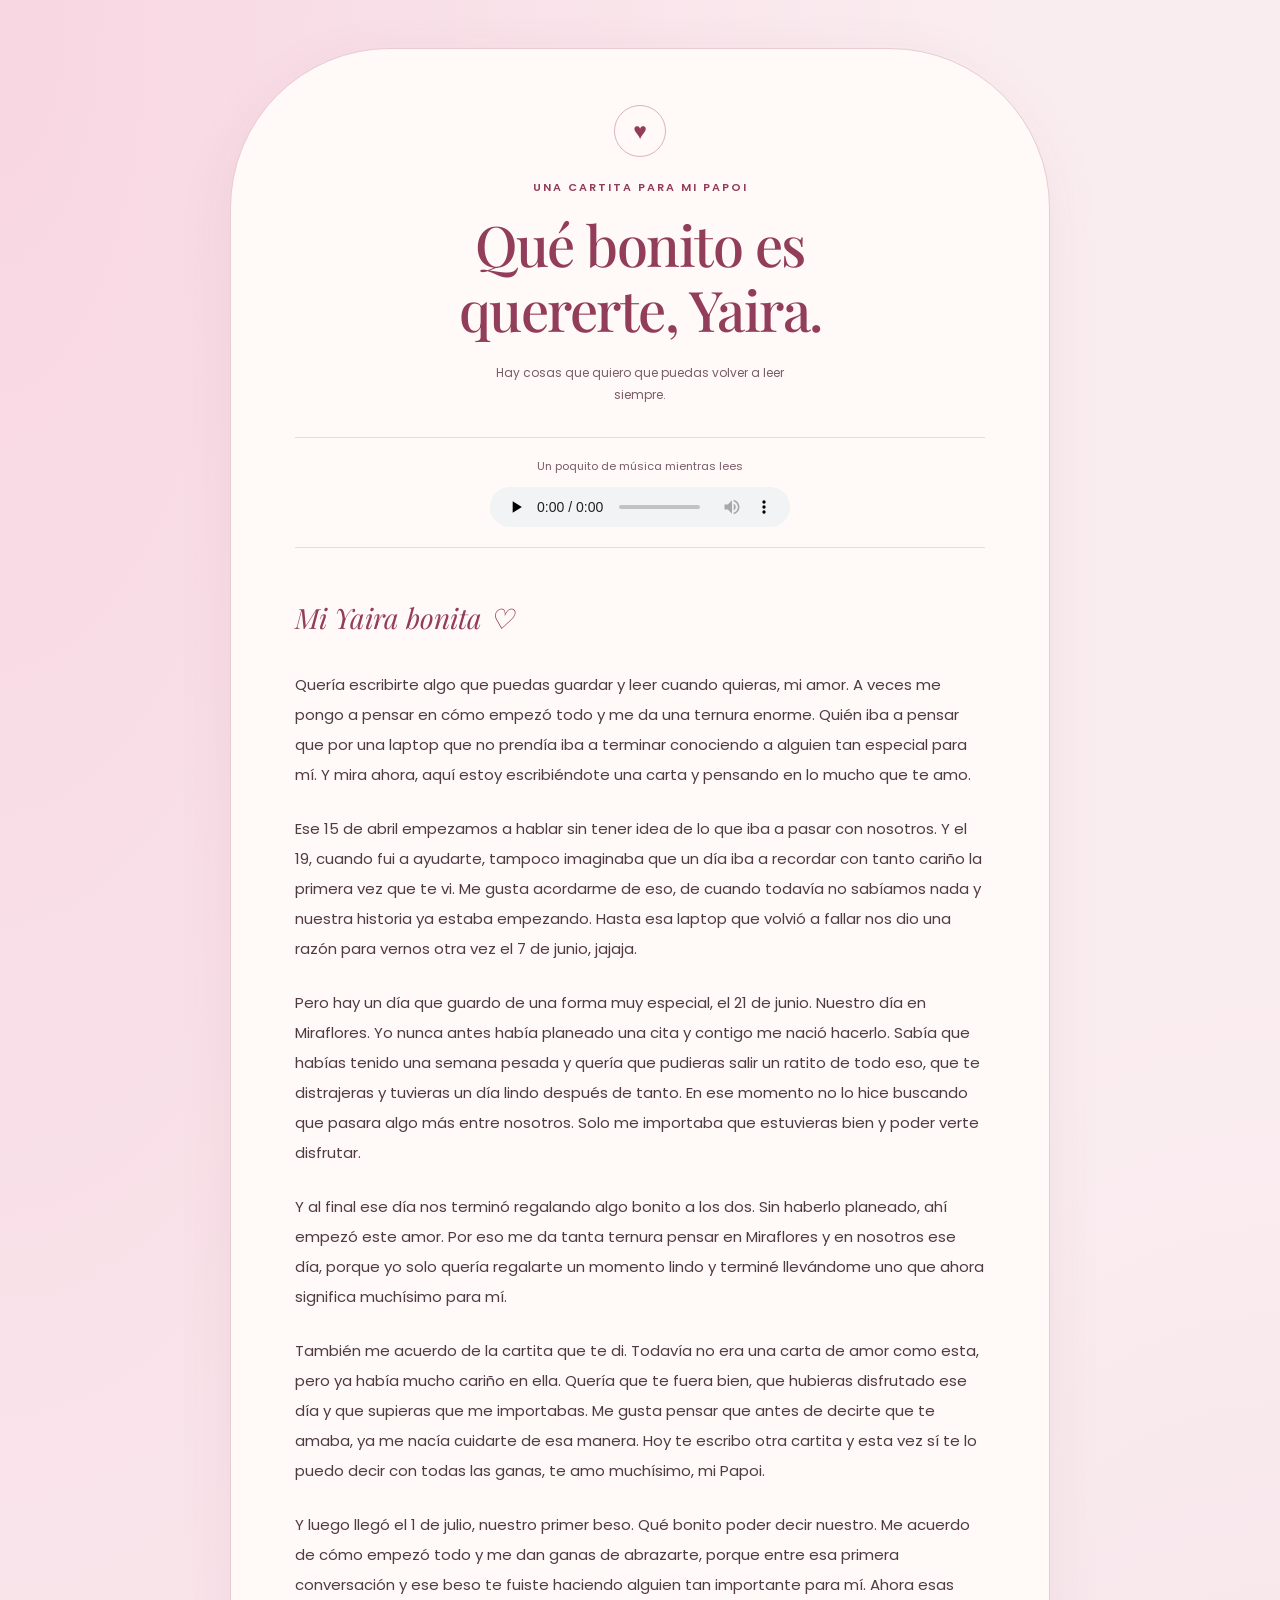
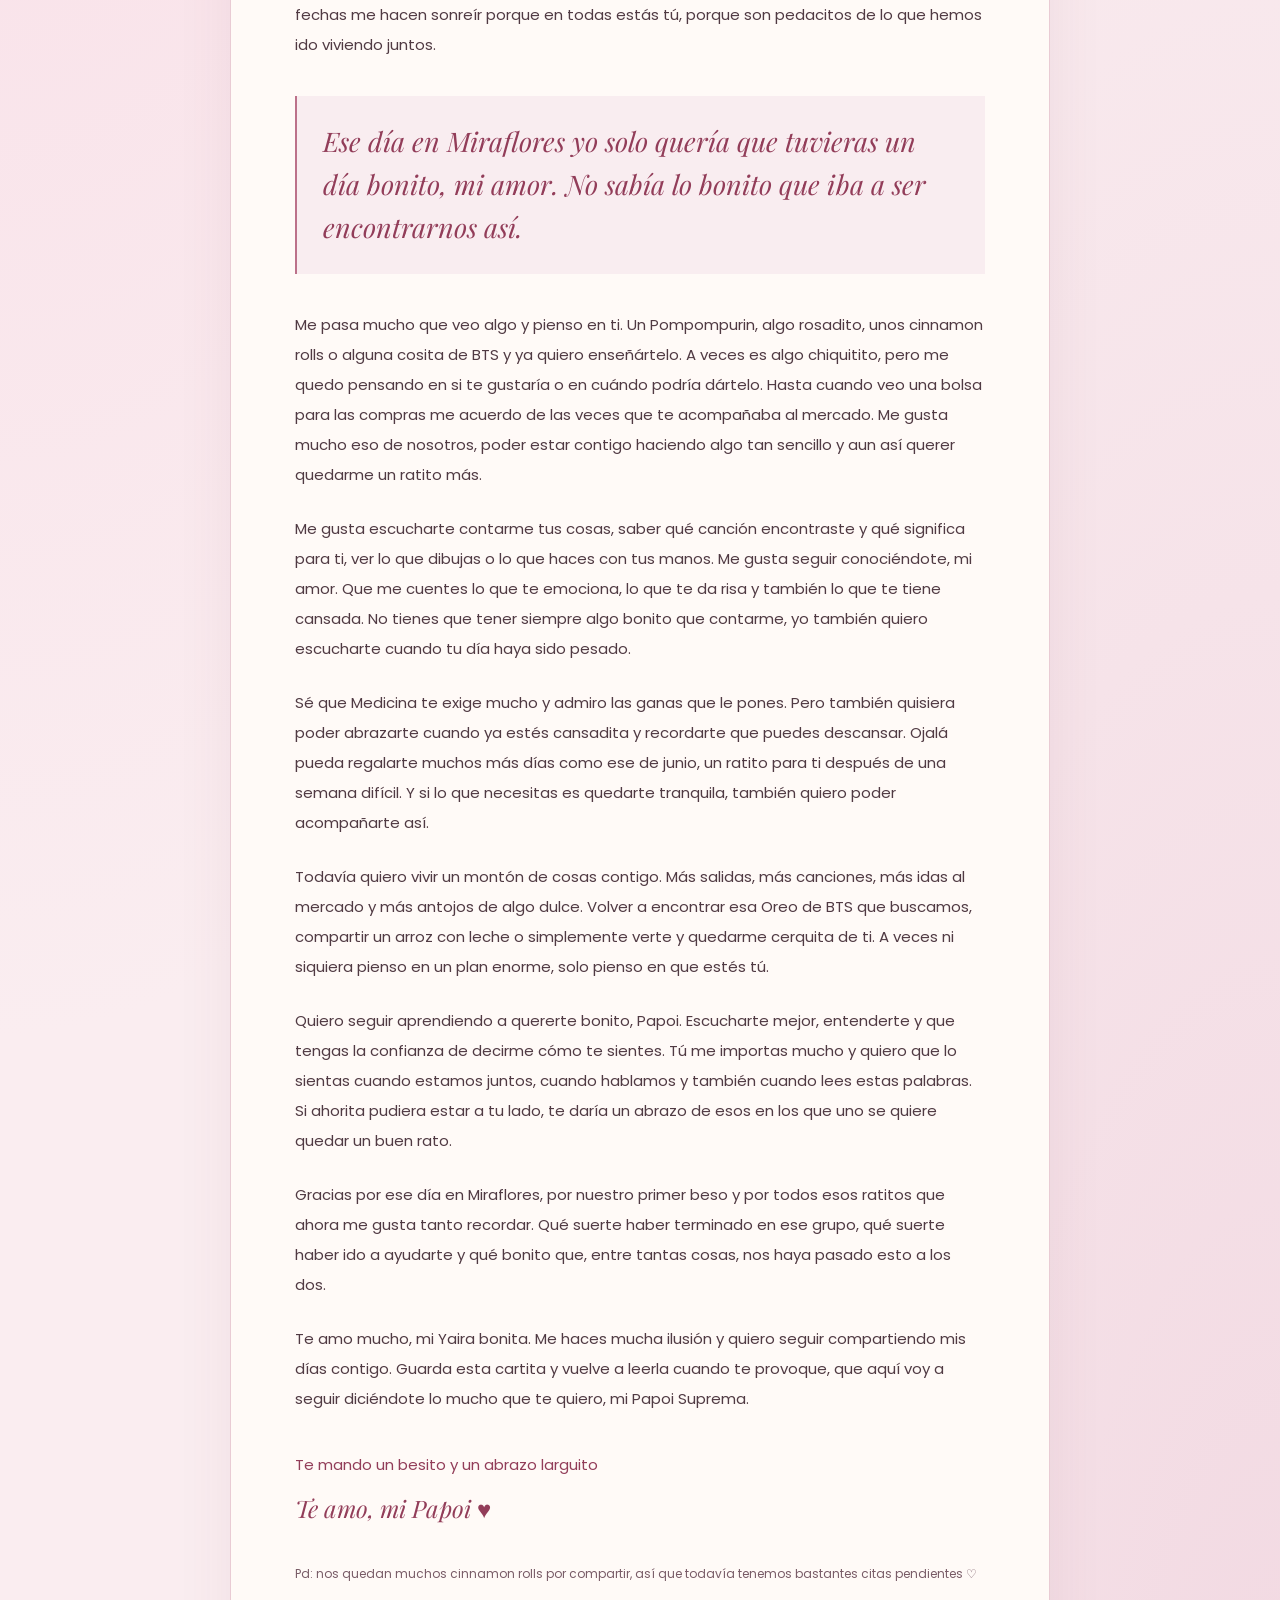
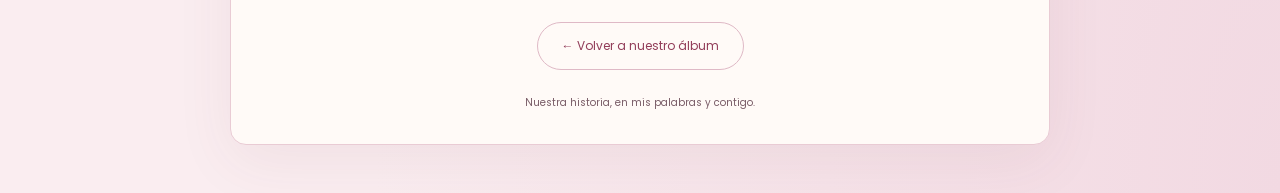
==== pagina2.html @ 09fd07ea "mi primer commit" ====
<!DOCTYPE html>
<html lang="es">
<head>
    <meta charset="UTF-8">
    <meta name="viewport" content="width=device-width, initial-scale=1.0">
    <meta name="theme-color" content="#faedf0">
    <title>Para Yaira, con todo mi amor</title>
    <link href="https://fonts.googleapis.com/css2?family=Poppins:wght@400;500;600&family=Playfair+Display:ital,wght@0,500;0,700;1,500&display=swap" rel="stylesheet">
    <link rel="stylesheet" href="estilos2.css">
    <link rel="icon" type="image/x-icon" href="img2.ico">
</head>
<body>
    <main class="letter-container">
        <header class="letter-header">
            <span class="heart-seal" aria-hidden="true">♥</span>
            <p class="eyebrow">Una cartita para mi Papoi</p>
            <h1>Qué bonito es<br>quererte, Yaira.</h1>
            <p class="subtitle">Hay cosas que quiero que puedas volver a leer siempre.</p>
        </header>
        <section class="music" aria-label="Música para acompañar la carta">
            <label for="letter-music">Un poquito de música mientras lees</label>
            <audio id="letter-music" controls loop preload="none" src="musica/musica.mp3">
                Tu navegador no permite reproducir audio. <a href="musica/musica.mp3">Escuchar la música</a>.
            </audio>
        </section>
        <article class="letter-content" aria-label="Carta de amor para Yaira">
            <p class="salutation">Mi Yaira bonita ♡</p>
            <p>Quería escribirte algo que puedas guardar y leer cuando quieras, mi amor. A veces me pongo a pensar en cómo empezó todo y me da una ternura enorme. Quién iba a pensar que por una laptop que no prendía iba a terminar conociendo a alguien tan especial para mí. Y mira ahora, aquí estoy escribiéndote una carta y pensando en lo mucho que te amo.</p>
            <p>Ese 15 de abril empezamos a hablar sin tener idea de lo que iba a pasar con nosotros. Y el 19, cuando fui a ayudarte, tampoco imaginaba que un día iba a recordar con tanto cariño la primera vez que te vi. Me gusta acordarme de eso, de cuando todavía no sabíamos nada y nuestra historia ya estaba empezando. Hasta esa laptop que volvió a fallar nos dio una razón para vernos otra vez el 7 de junio, jajaja.</p>
            <p>Pero hay un día que guardo de una forma muy especial, el 21 de junio. Nuestro día en Miraflores. Yo nunca antes había planeado una cita y contigo me nació hacerlo. Sabía que habías tenido una semana pesada y quería que pudieras salir un ratito de todo eso, que te distrajeras y tuvieras un día lindo después de tanto. En ese momento no lo hice buscando que pasara algo más entre nosotros. Solo me importaba que estuvieras bien y poder verte disfrutar.</p>
            <p>Y al final ese día nos terminó regalando algo bonito a los dos. Sin haberlo planeado, ahí empezó este amor. Por eso me da tanta ternura pensar en Miraflores y en nosotros ese día, porque yo solo quería regalarte un momento lindo y terminé llevándome uno que ahora significa muchísimo para mí.</p>
            <p>También me acuerdo de la cartita que te di. Todavía no era una carta de amor como esta, pero ya había mucho cariño en ella. Quería que te fuera bien, que hubieras disfrutado ese día y que supieras que me importabas. Me gusta pensar que antes de decirte que te amaba, ya me nacía cuidarte de esa manera. Hoy te escribo otra cartita y esta vez sí te lo puedo decir con todas las ganas, te amo muchísimo, mi Papoi.</p>
            <p>Y luego llegó el 1 de julio, nuestro primer beso. Qué bonito poder decir nuestro. Me acuerdo de cómo empezó todo y me dan ganas de abrazarte, porque entre esa primera conversación y ese beso te fuiste haciendo alguien tan importante para mí. Ahora esas fechas me hacen sonreír porque en todas estás tú, porque son pedacitos de lo que hemos ido viviendo juntos.</p>
            <blockquote>Ese día en Miraflores yo solo quería que tuvieras un día bonito, mi amor. No sabía lo bonito que iba a ser encontrarnos así.</blockquote>
            <p>Me pasa mucho que veo algo y pienso en ti. Un Pompompurin, algo rosadito, unos cinnamon rolls o alguna cosita de BTS y ya quiero enseñártelo. A veces es algo chiquitito, pero me quedo pensando en si te gustaría o en cuándo podría dártelo. Hasta cuando veo una bolsa para las compras me acuerdo de las veces que te acompañaba al mercado. Me gusta mucho eso de nosotros, poder estar contigo haciendo algo tan sencillo y aun así querer quedarme un ratito más.</p>
            <p>Me gusta escucharte contarme tus cosas, saber qué canción encontraste y qué significa para ti, ver lo que dibujas o lo que haces con tus manos. Me gusta seguir conociéndote, mi amor. Que me cuentes lo que te emociona, lo que te da risa y también lo que te tiene cansada. No tienes que tener siempre algo bonito que contarme, yo también quiero escucharte cuando tu día haya sido pesado.</p>
            <p>Sé que Medicina te exige mucho y admiro las ganas que le pones. Pero también quisiera poder abrazarte cuando ya estés cansadita y recordarte que puedes descansar. Ojalá pueda regalarte muchos más días como ese de junio, un ratito para ti después de una semana difícil. Y si lo que necesitas es quedarte tranquila, también quiero poder acompañarte así.</p>
            <p>Todavía quiero vivir un montón de cosas contigo. Más salidas, más canciones, más idas al mercado y más antojos de algo dulce. Volver a encontrar esa Oreo de BTS que buscamos, compartir un arroz con leche o simplemente verte y quedarme cerquita de ti. A veces ni siquiera pienso en un plan enorme, solo pienso en que estés tú.</p>
            <p>Quiero seguir aprendiendo a quererte bonito, Papoi. Escucharte mejor, entenderte y que tengas la confianza de decirme cómo te sientes. Tú me importas mucho y quiero que lo sientas cuando estamos juntos, cuando hablamos y también cuando lees estas palabras. Si ahorita pudiera estar a tu lado, te daría un abrazo de esos en los que uno se quiere quedar un buen rato.</p>
            <p>Gracias por ese día en Miraflores, por nuestro primer beso y por todos esos ratitos que ahora me gusta tanto recordar. Qué suerte haber terminado en ese grupo, qué suerte haber ido a ayudarte y qué bonito que, entre tantas cosas, nos haya pasado esto a los dos.</p>
            <p>Te amo mucho, mi Yaira bonita. Me haces mucha ilusión y quiero seguir compartiendo mis días contigo. Guarda esta cartita y vuelve a leerla cuando te provoque, que aquí voy a seguir diciéndote lo mucho que te quiero, mi Papoi Suprema.</p>
            <footer class="signature">
                <p>Te mando un besito y un abrazo larguito</p>
                <p class="signature-line">Te amo, mi Papoi <span aria-hidden="true">♥</span></p>
            </footer>
            <p class="postscript">Pd: nos quedan muchos cinnamon rolls por compartir, así que todavía tenemos bastantes citas pendientes ♡</p>
        </article>
        <nav class="button-container" aria-label="Volver a los recuerdos">
            <a href="index.html" class="back-button"><span aria-hidden="true">←</span> Volver a nuestro álbum</a>
        </nav>
        <p class="closing-note">Nuestra historia, en mis palabras y contigo.</p>
    </main>
</body>
</html>
---- estilos2.css ----
:root {
    color-scheme: light;
    --ink: #503a43;
    --rose: #923d59;
    --muted: #795c67;
}
* { box-sizing: border-box; }
body {
    margin: 0;
    padding: 48px 20px;
    color: var(--ink);
    background: radial-gradient(ellipse at top left, #f8d6e2, transparent 55%), radial-gradient(ellipse at bottom right, #f2d9e2, transparent 50%), #faedf0;
    font-family: 'Poppins', sans-serif;
}
.letter-container {
    max-width: 820px;
    margin: 0 auto;
    padding: 56px 64px 32px;
    border: 1px solid #e9cbd4;
    border-radius: 160px 160px 16px 16px;
    background: #fffaf7;
    box-shadow: 0 16px 60px #74324b12;
}
.letter-header { text-align: center; }
.heart-seal {
    display: inline-grid;
    place-items: center;
    width: 52px;
    height: 52px;
    border: 1px solid #deb2c1;
    border-radius: 50%;
    color: var(--rose);
    font-size: 23px;
}
.eyebrow {
    margin: 22px 0 16px;
    color: var(--rose);
    font-size: 11px;
    font-weight: 600;
    letter-spacing: 2px;
    text-transform: uppercase;
}
h1 {
    margin: 0;
    color: var(--rose);
    font-family: 'Playfair Display', Georgia, serif;
    font-size: clamp(36px, 6vw, 56px);
    font-weight: 500;
    line-height: 1.16;
    letter-spacing: -1.5px;
}
.subtitle, .closing-note { color: var(--muted); font-size: 12px; line-height: 1.8; }
.subtitle { max-width: 300px; margin: 20px auto 0; }
.music {
    display: grid;
    justify-items: center;
    gap: 12px;
    margin: 32px 0 42px;
    padding: 20px 12px;
    border-top: 1px solid #ecd9df;
    border-bottom: 1px solid #ecd9df;
}
.music label { font-size: 11px; color: var(--muted); text-align: center; }
audio { width: 100%; max-width: 300px; height: 40px; }
.letter-content { font-size: 15px; line-height: 2; overflow-wrap: break-word; }
.letter-content p { margin: 0 0 24px; }
.letter-content .salutation {
    color: var(--rose);
    font-family: 'Playfair Display', Georgia, serif;
    font-style: italic;
    font-size: 28px;
}
blockquote {
    margin: 36px 0;
    padding: 24px 26px;
    border-left: 2px solid #bc718a;
    background: #f9edf0;
    color: var(--rose);
    font-family: 'Playfair Display', Georgia, serif;
    font-size: clamp(22px, 4vw, 27px);
    font-style: italic;
    line-height: 1.6;
}
.signature { margin-top: 36px; color: var(--rose); }
.signature p { margin-bottom: 4px; }
.signature-line { font-family: 'Playfair Display', Georgia, serif; font-style: italic; font-size: 24px; }
.letter-content .postscript { margin-top: 30px; font-size: 12px; color: var(--muted); }
.button-container { margin-top: 36px; text-align: center; }
.back-button {
    display: inline-block;
    padding: 14px 24px;
    border: 1px solid #dfb9c6;
    border-radius: 999px;
    color: var(--rose);
    text-decoration: none;
    font-size: 12px;
    transition: background 150ms ease;
}
.back-button:hover { background: #f8e6ec; }
:focus-visible { outline: 3px solid var(--rose); outline-offset: 5px; }
.closing-note { margin: 24px 0 0; text-align: center; font-size: 10px; }
@media (max-width: 540px) {
    body { padding: 16px 10px; }
    .letter-container { padding: 38px 23px 26px; border-radius: 90px 90px 12px 12px; }
    .letter-content { font-size: 14px; line-height: 1.95; }
    blockquote { padding: 20px; }
}
@media (prefers-reduced-motion: reduce) {
    .back-button { transition: none; }
}
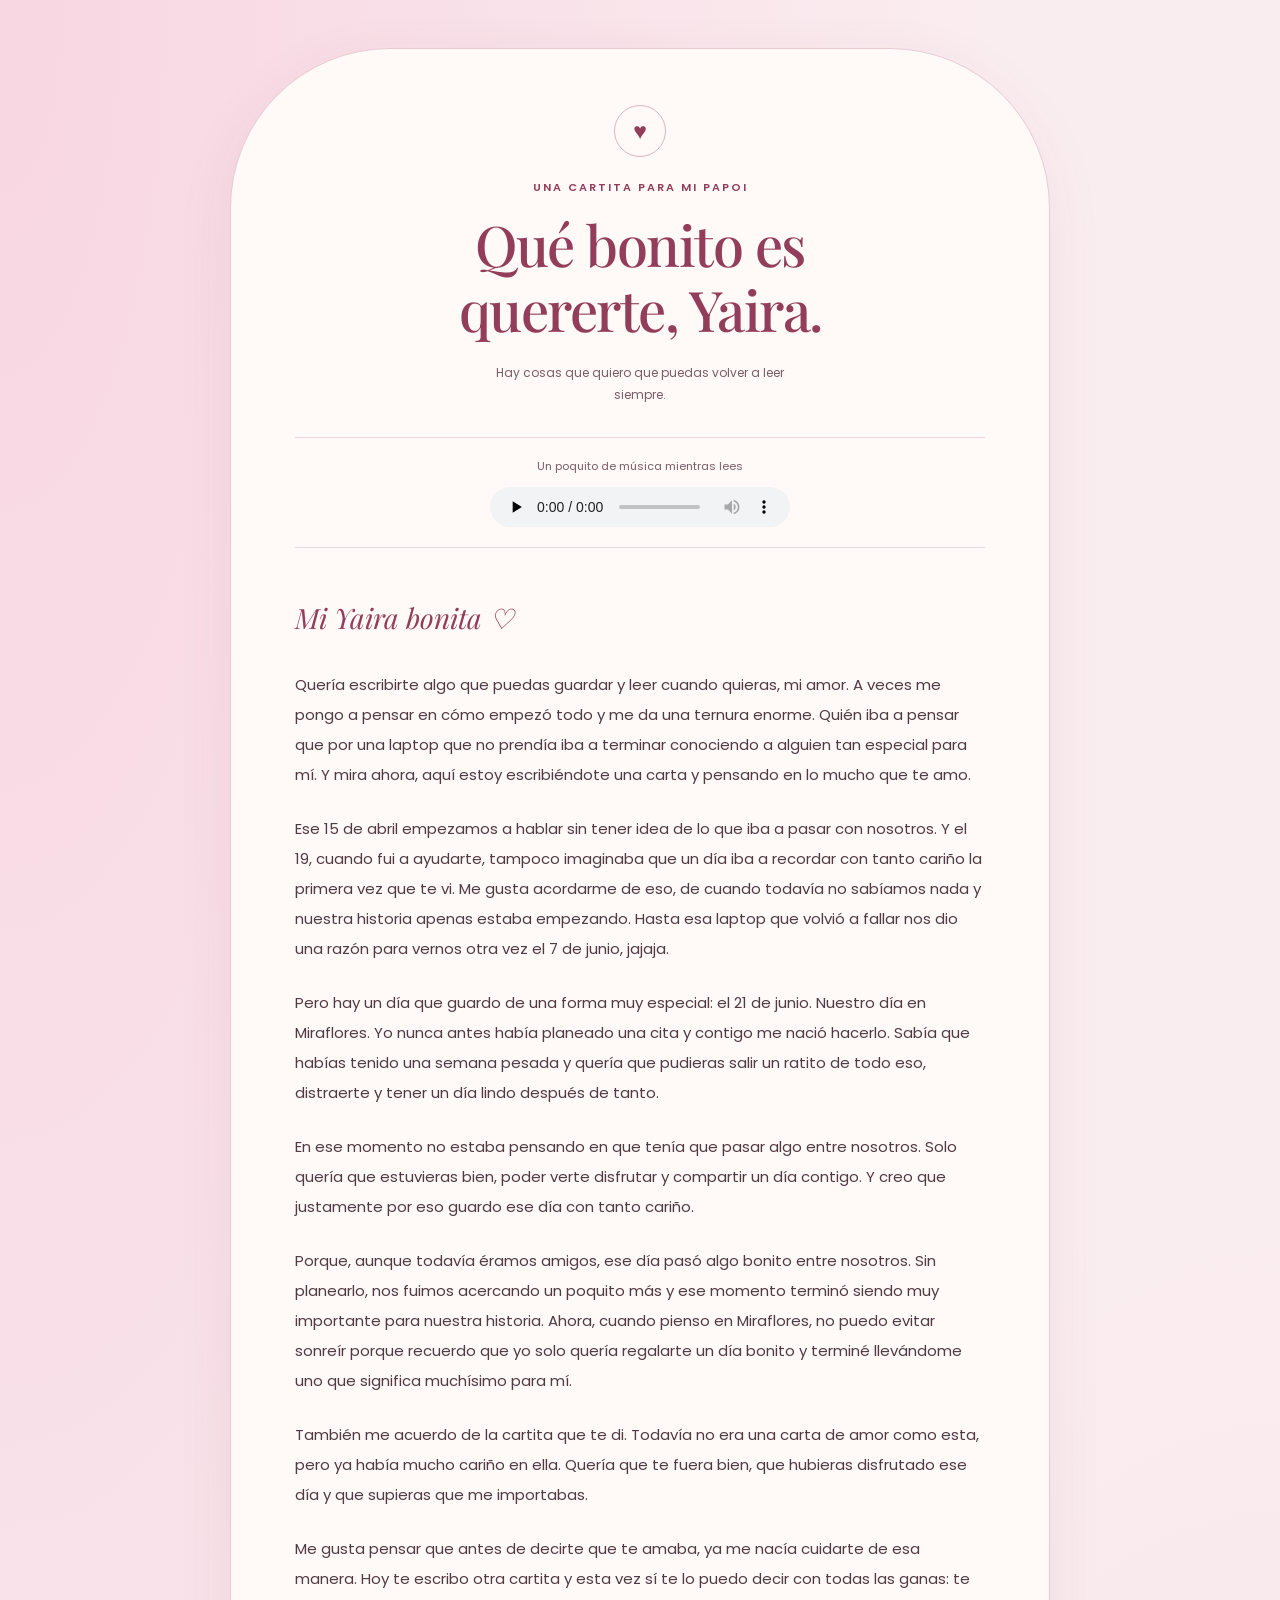
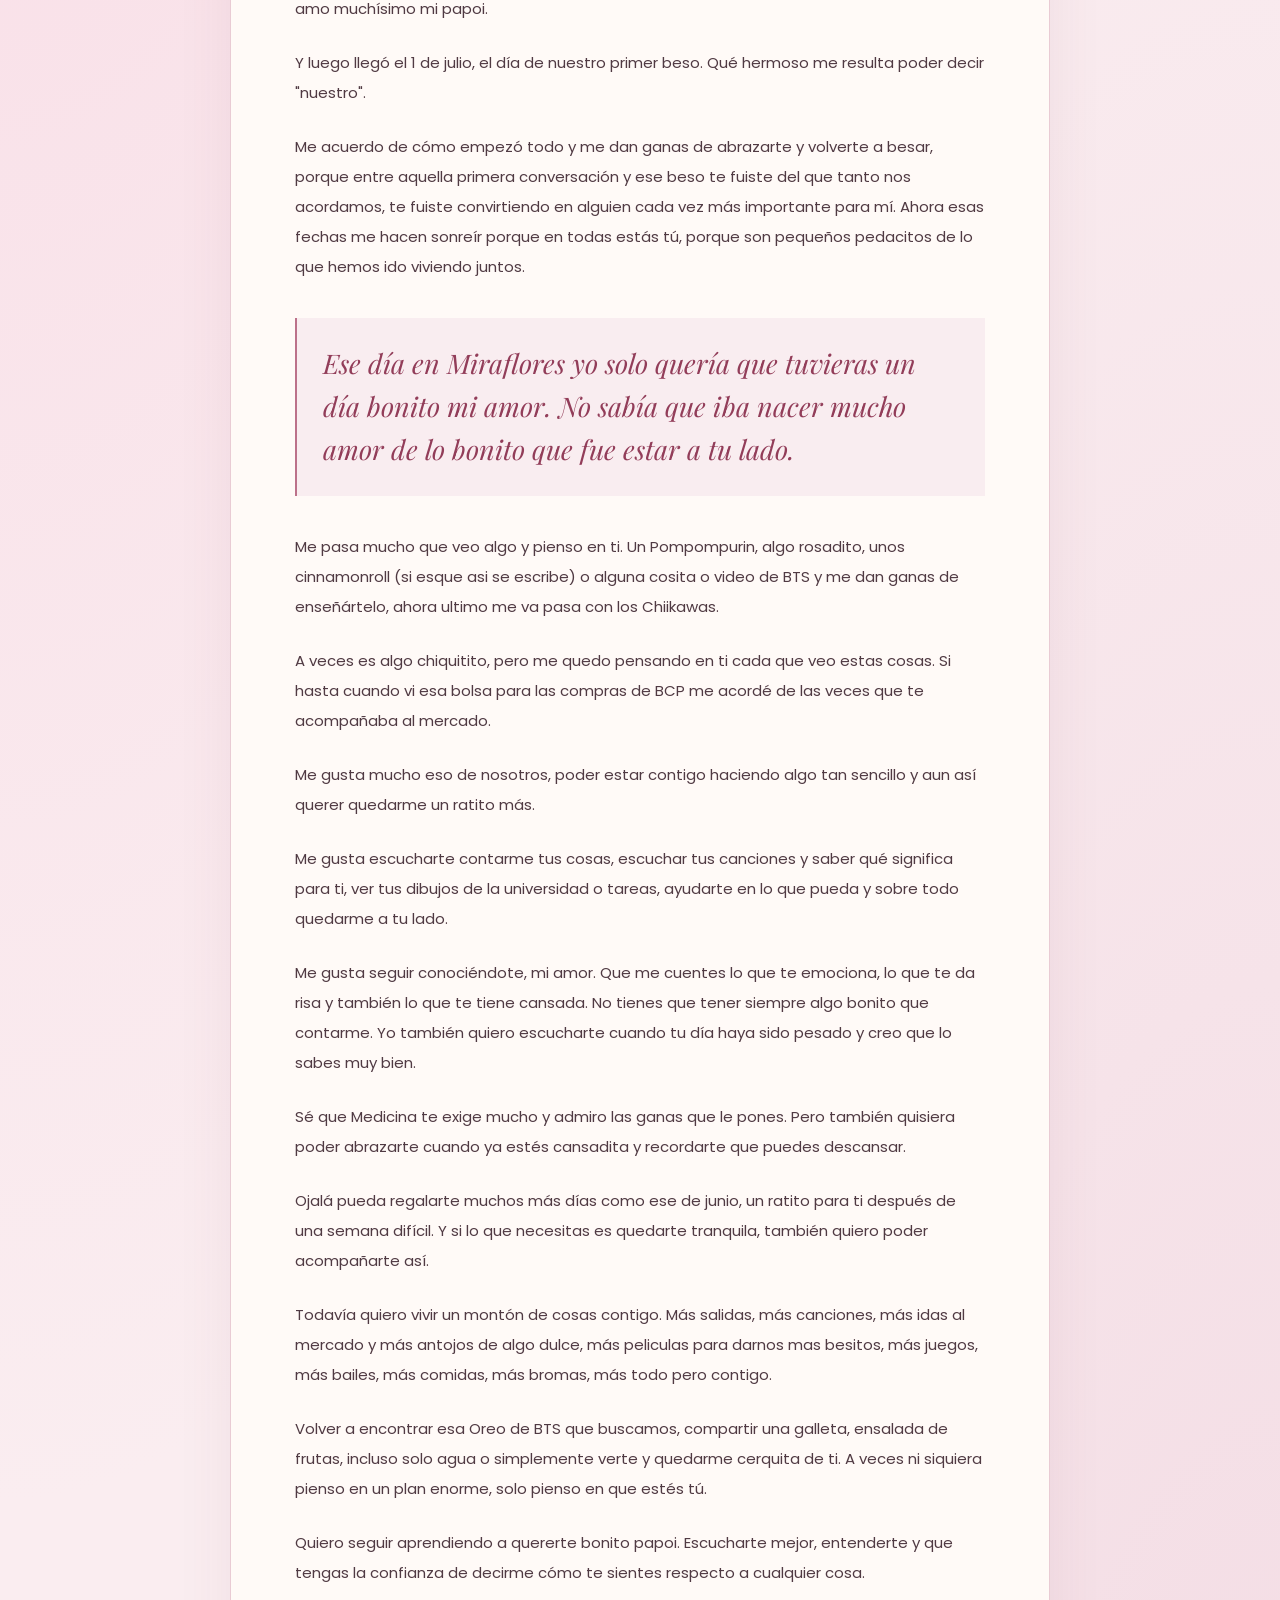
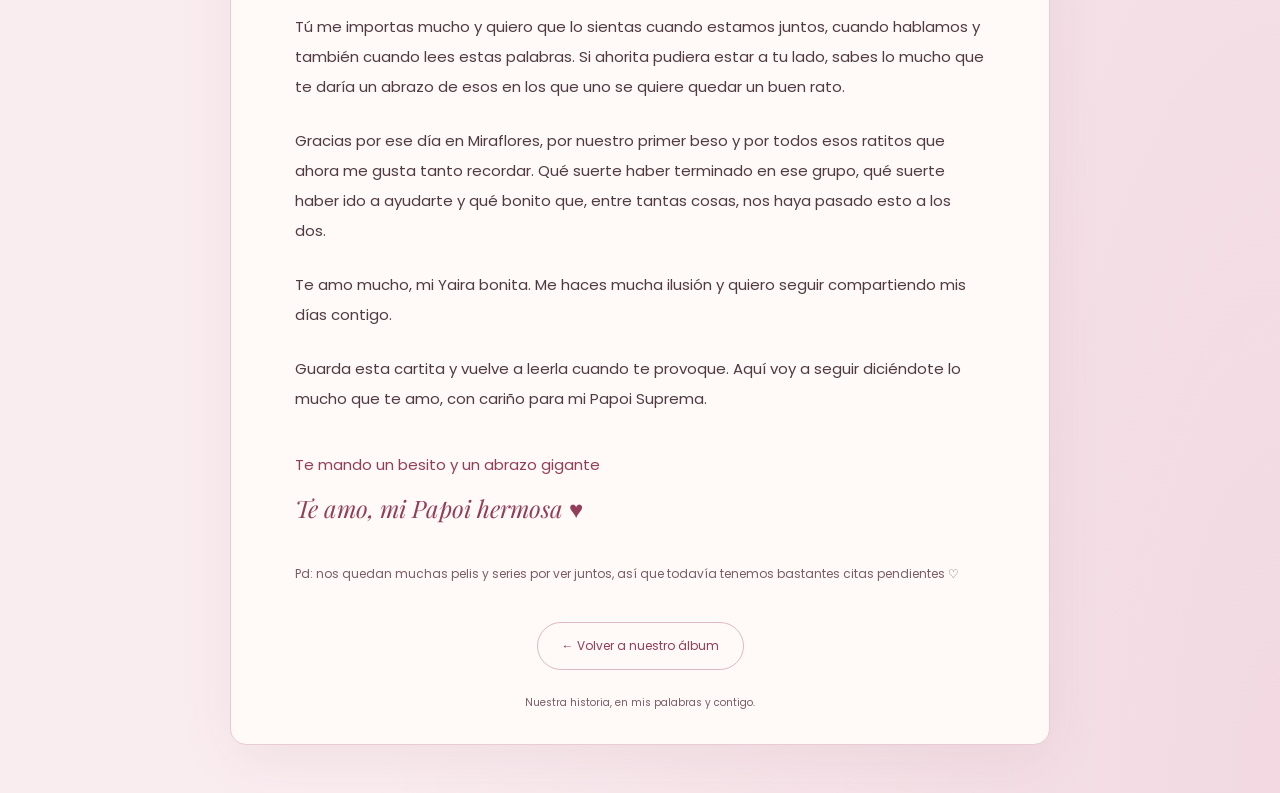
==== commit 50e87774: "tercer commit" ====
--- a/pagina2.html
+++ b/pagina2.html
@@ -1,55 +1,331 @@
 <!DOCTYPE html>
 <html lang="es">
+
 <head>
     <meta charset="UTF-8">
     <meta name="viewport" content="width=device-width, initial-scale=1.0">
+
     <meta name="theme-color" content="#faedf0">
+
     <title>Para Yaira, con todo mi amor</title>
-    <link href="https://fonts.googleapis.com/css2?family=Poppins:wght@400;500;600&family=Playfair+Display:ital,wght@0,500;0,700;1,500&display=swap" rel="stylesheet">
+
+    <link
+        href="https://fonts.googleapis.com/css2?family=Poppins:wght@400;500;600&family=Playfair+Display:ital,wght@0,500;0,700;1,500&display=swap"
+        rel="stylesheet"
+    >
+
     <link rel="stylesheet" href="estilos2.css">
     <link rel="icon" type="image/x-icon" href="img2.ico">
 </head>
+
+
 <body>
+
     <main class="letter-container">
+
+        <!-- ENCABEZADO -->
+
         <header class="letter-header">
-            <span class="heart-seal" aria-hidden="true">♥</span>
-            <p class="eyebrow">Una cartita para mi Papoi</p>
-            <h1>Qué bonito es<br>quererte, Yaira.</h1>
-            <p class="subtitle">Hay cosas que quiero que puedas volver a leer siempre.</p>
+
+            <span class="heart-seal" aria-hidden="true">
+                ♥
+            </span>
+
+            <p class="eyebrow">
+                Una cartita para mi Papoi
+            </p>
+
+            <h1>
+                Qué bonito es<br>
+                quererte, Yaira.
+            </h1>
+
+            <p class="subtitle">
+                Hay cosas que quiero que puedas volver a leer siempre.
+            </p>
+
         </header>
+
+
+        <!-- MÚSICA -->
+
         <section class="music" aria-label="Música para acompañar la carta">
-            <label for="letter-music">Un poquito de música mientras lees</label>
-            <audio id="letter-music" controls loop preload="none" src="musica/musica.mp3">
-                Tu navegador no permite reproducir audio. <a href="musica/musica.mp3">Escuchar la música</a>.
+
+            <label for="letter-music">
+                Un poquito de música mientras lees
+            </label>
+
+            <audio
+                id="letter-music"
+                controls
+                loop
+                preload="none"
+                src="musica/musica.mp3"
+            >
+                Tu navegador no permite reproducir audio.
+
+                <a href="musica/musica.mp3">
+                    Escuchar la música
+                </a>
             </audio>
+
         </section>
-        <article class="letter-content" aria-label="Carta de amor para Yaira">
-            <p class="salutation">Mi Yaira bonita ♡</p>
-            <p>Quería escribirte algo que puedas guardar y leer cuando quieras, mi amor. A veces me pongo a pensar en cómo empezó todo y me da una ternura enorme. Quién iba a pensar que por una laptop que no prendía iba a terminar conociendo a alguien tan especial para mí. Y mira ahora, aquí estoy escribiéndote una carta y pensando en lo mucho que te amo.</p>
-            <p>Ese 15 de abril empezamos a hablar sin tener idea de lo que iba a pasar con nosotros. Y el 19, cuando fui a ayudarte, tampoco imaginaba que un día iba a recordar con tanto cariño la primera vez que te vi. Me gusta acordarme de eso, de cuando todavía no sabíamos nada y nuestra historia ya estaba empezando. Hasta esa laptop que volvió a fallar nos dio una razón para vernos otra vez el 7 de junio, jajaja.</p>
-            <p>Pero hay un día que guardo de una forma muy especial, el 21 de junio. Nuestro día en Miraflores. Yo nunca antes había planeado una cita y contigo me nació hacerlo. Sabía que habías tenido una semana pesada y quería que pudieras salir un ratito de todo eso, que te distrajeras y tuvieras un día lindo después de tanto. En ese momento no lo hice buscando que pasara algo más entre nosotros. Solo me importaba que estuvieras bien y poder verte disfrutar.</p>
-            <p>Y al final ese día nos terminó regalando algo bonito a los dos. Sin haberlo planeado, ahí empezó este amor. Por eso me da tanta ternura pensar en Miraflores y en nosotros ese día, porque yo solo quería regalarte un momento lindo y terminé llevándome uno que ahora significa muchísimo para mí.</p>
-            <p>También me acuerdo de la cartita que te di. Todavía no era una carta de amor como esta, pero ya había mucho cariño en ella. Quería que te fuera bien, que hubieras disfrutado ese día y que supieras que me importabas. Me gusta pensar que antes de decirte que te amaba, ya me nacía cuidarte de esa manera. Hoy te escribo otra cartita y esta vez sí te lo puedo decir con todas las ganas, te amo muchísimo, mi Papoi.</p>
-            <p>Y luego llegó el 1 de julio, nuestro primer beso. Qué bonito poder decir nuestro. Me acuerdo de cómo empezó todo y me dan ganas de abrazarte, porque entre esa primera conversación y ese beso te fuiste haciendo alguien tan importante para mí. Ahora esas fechas me hacen sonreír porque en todas estás tú, porque son pedacitos de lo que hemos ido viviendo juntos.</p>
-            <blockquote>Ese día en Miraflores yo solo quería que tuvieras un día bonito, mi amor. No sabía lo bonito que iba a ser encontrarnos así.</blockquote>
-            <p>Me pasa mucho que veo algo y pienso en ti. Un Pompompurin, algo rosadito, unos cinnamon rolls o alguna cosita de BTS y ya quiero enseñártelo. A veces es algo chiquitito, pero me quedo pensando en si te gustaría o en cuándo podría dártelo. Hasta cuando veo una bolsa para las compras me acuerdo de las veces que te acompañaba al mercado. Me gusta mucho eso de nosotros, poder estar contigo haciendo algo tan sencillo y aun así querer quedarme un ratito más.</p>
-            <p>Me gusta escucharte contarme tus cosas, saber qué canción encontraste y qué significa para ti, ver lo que dibujas o lo que haces con tus manos. Me gusta seguir conociéndote, mi amor. Que me cuentes lo que te emociona, lo que te da risa y también lo que te tiene cansada. No tienes que tener siempre algo bonito que contarme, yo también quiero escucharte cuando tu día haya sido pesado.</p>
-            <p>Sé que Medicina te exige mucho y admiro las ganas que le pones. Pero también quisiera poder abrazarte cuando ya estés cansadita y recordarte que puedes descansar. Ojalá pueda regalarte muchos más días como ese de junio, un ratito para ti después de una semana difícil. Y si lo que necesitas es quedarte tranquila, también quiero poder acompañarte así.</p>
-            <p>Todavía quiero vivir un montón de cosas contigo. Más salidas, más canciones, más idas al mercado y más antojos de algo dulce. Volver a encontrar esa Oreo de BTS que buscamos, compartir un arroz con leche o simplemente verte y quedarme cerquita de ti. A veces ni siquiera pienso en un plan enorme, solo pienso en que estés tú.</p>
-            <p>Quiero seguir aprendiendo a quererte bonito, Papoi. Escucharte mejor, entenderte y que tengas la confianza de decirme cómo te sientes. Tú me importas mucho y quiero que lo sientas cuando estamos juntos, cuando hablamos y también cuando lees estas palabras. Si ahorita pudiera estar a tu lado, te daría un abrazo de esos en los que uno se quiere quedar un buen rato.</p>
-            <p>Gracias por ese día en Miraflores, por nuestro primer beso y por todos esos ratitos que ahora me gusta tanto recordar. Qué suerte haber terminado en ese grupo, qué suerte haber ido a ayudarte y qué bonito que, entre tantas cosas, nos haya pasado esto a los dos.</p>
-            <p>Te amo mucho, mi Yaira bonita. Me haces mucha ilusión y quiero seguir compartiendo mis días contigo. Guarda esta cartita y vuelve a leerla cuando te provoque, que aquí voy a seguir diciéndote lo mucho que te quiero, mi Papoi Suprema.</p>
+
+
+        <!-- CARTA -->
+
+        <article
+            class="letter-content"
+            aria-label="Carta de amor para Yaira"
+        >
+
+            <p class="salutation">
+                Mi Yaira bonita ♡
+            </p>
+
+
+            <p>
+                Quería escribirte algo que puedas guardar y leer cuando quieras,
+                mi amor. A veces me pongo a pensar en cómo empezó todo y me da
+                una ternura enorme. Quién iba a pensar que por una laptop que
+                no prendía iba a terminar conociendo a alguien tan especial
+                para mí. Y mira ahora, aquí estoy escribiéndote una carta y
+                pensando en lo mucho que te amo.
+            </p>
+
+
+            <p>
+                Ese 15 de abril empezamos a hablar sin tener idea de lo que iba
+                a pasar con nosotros. Y el 19, cuando fui a ayudarte, tampoco
+                imaginaba que un día iba a recordar con tanto cariño la primera
+                vez que te vi. Me gusta acordarme de eso, de cuando todavía no
+                sabíamos nada y nuestra historia apenas estaba empezando.
+                Hasta esa laptop que volvió a fallar nos dio una razón para
+                vernos otra vez el 7 de junio, jajaja.
+            </p>
+
+
+            <p>
+                Pero hay un día que guardo de una forma muy especial:
+                el 21 de junio. Nuestro día en Miraflores.
+                Yo nunca antes había planeado una cita y contigo me nació
+                hacerlo. Sabía que habías tenido una semana pesada y quería
+                que pudieras salir un ratito de todo eso, distraerte y tener
+                un día lindo después de tanto.
+            </p>
+
+
+            <p>
+                En ese momento no estaba pensando en que tenía que pasar algo
+                entre nosotros. Solo quería que estuvieras bien, poder verte
+                disfrutar y compartir un día contigo. Y creo que justamente
+                por eso guardo ese día con tanto cariño.
+            </p>
+
+
+            <p>
+                Porque, aunque todavía éramos amigos, ese día pasó algo bonito
+                entre nosotros. Sin planearlo, nos fuimos acercando un poquito
+                más y ese momento terminó siendo muy importante para nuestra
+                historia. Ahora, cuando pienso en Miraflores, no puedo evitar
+                sonreír porque recuerdo que yo solo quería regalarte un día
+                bonito y terminé llevándome uno que significa muchísimo para mí.
+            </p>
+
+
+            <p>
+                También me acuerdo de la cartita que te di. Todavía no era una
+                carta de amor como esta, pero ya había mucho cariño en ella.
+                Quería que te fuera bien, que hubieras disfrutado ese día y
+                que supieras que me importabas.
+            </p>
+
+
+            <p>
+                Me gusta pensar que antes de decirte que te amaba, ya me nacía
+                cuidarte de esa manera. Hoy te escribo otra cartita y esta vez
+                sí te lo puedo decir con todas las ganas:
+                te amo muchísimo mi papoi.
+            </p>
+
+
+            <p>
+                Y luego llegó el 1 de julio, el día de nuestro primer beso.
+                Qué hermoso me resulta poder decir "nuestro".
+            </p>
+
+
+            <p>
+                Me acuerdo de cómo empezó todo y me dan ganas de abrazarte y volverte a besar,
+                porque entre aquella primera conversación y ese beso te fuiste del que tanto nos acordamos, te fuiste
+                convirtiendo en alguien cada vez más importante para mí.
+                Ahora esas fechas me hacen sonreír porque en todas estás tú,
+                porque son pequeños pedacitos de lo que hemos ido viviendo
+                juntos.
+            </p>
+
+
+            <blockquote>
+                Ese día en Miraflores yo solo quería que tuvieras un día bonito
+                mi amor. No sabía que iba nacer mucho amor de lo bonito que fue estar a tu lado.
+            </blockquote>
+
+
+            <p>
+                Me pasa mucho que veo algo y pienso en ti. Un Pompompurin,
+                algo rosadito, unos cinnamonroll (si esque asi se escribe) o alguna cosita o video de BTS
+                y me dan ganas de enseñártelo, ahora ultimo me va pasa con los Chiikawas.
+            </p>
+
+
+            <p>
+                A veces es algo chiquitito, pero me quedo pensando en ti cada
+                que veo estas cosas. Si hasta cuando vi esa bolsa
+                para las compras de BCP me acordé de las veces que te acompañaba al
+                mercado.
+            </p>
+
+
+            <p>
+                Me gusta mucho eso de nosotros, poder estar contigo haciendo
+                algo tan sencillo y aun así querer quedarme un ratito más.
+            </p>
+
+
+            <p>
+                Me gusta escucharte contarme tus cosas, escuchar tus canciones
+                y saber qué significa para ti, ver tus dibujos de la universidad
+                o tareas, ayudarte en lo que pueda y sobre todo quedarme a tu lado.
+            </p>
+
+
+            <p>
+                Me gusta seguir conociéndote, mi amor. Que me cuentes lo que
+                te emociona, lo que te da risa y también lo que te tiene
+                cansada. No tienes que tener siempre algo bonito que contarme.
+                Yo también quiero escucharte cuando tu día haya sido pesado y creo que lo sabes muy bien.
+            </p>
+
+
+            <p>
+                Sé que Medicina te exige mucho y admiro las ganas que le pones.
+                Pero también quisiera poder abrazarte cuando ya estés cansadita
+                y recordarte que puedes descansar.
+            </p>
+
+
+            <p>
+                Ojalá pueda regalarte muchos más días como ese de junio,
+                un ratito para ti después de una semana difícil. Y si lo que
+                necesitas es quedarte tranquila, también quiero poder
+                acompañarte así.
+            </p>
+
+
+            <p>
+                Todavía quiero vivir un montón de cosas contigo.
+                Más salidas, más canciones, más idas al mercado y más antojos
+                de algo dulce, más peliculas para darnos mas besitos, más juegos,
+                más bailes, más comidas, más bromas, más todo pero contigo.
+            </p>
+
+
+            <p>
+                Volver a encontrar esa Oreo de BTS que buscamos, compartir una galleta,
+                ensalada de frutas, incluso solo agua o simplemente verte y quedarme cerquita de ti.
+                A veces ni siquiera pienso en un plan enorme, solo pienso en
+                que estés tú.
+            </p>
+
+
+            <p>
+                Quiero seguir aprendiendo a quererte bonito papoi.
+                Escucharte mejor, entenderte y que tengas la confianza de
+                decirme cómo te sientes respecto a cualquier cosa.
+            </p>
+
+
+            <p>
+                Tú me importas mucho y quiero que lo sientas cuando estamos
+                juntos, cuando hablamos y también cuando lees estas palabras.
+                Si ahorita pudiera estar a tu lado, sabes lo mucho que te daría un abrazo de esos
+                en los que uno se quiere quedar un buen rato.
+            </p>
+
+
+            <p>
+                Gracias por ese día en Miraflores, por nuestro primer beso
+                y por todos esos ratitos que ahora me gusta tanto recordar.
+                Qué suerte haber terminado en ese grupo, qué suerte haber ido
+                a ayudarte y qué bonito que, entre tantas cosas, nos haya
+                pasado esto a los dos.
+            </p>
+
+
+            <p>
+                Te amo mucho, mi Yaira bonita.
+                Me haces mucha ilusión y quiero seguir compartiendo mis días
+                contigo.
+            </p>
+
+
+            <p>
+                Guarda esta cartita y vuelve a leerla cuando te provoque.
+                Aquí voy a seguir diciéndote lo mucho que te amo,
+                con cariño para mi Papoi Suprema.
+            </p>
+
+
+            <!-- FIRMA -->
+
             <footer class="signature">
-                <p>Te mando un besito y un abrazo larguito</p>
-                <p class="signature-line">Te amo, mi Papoi <span aria-hidden="true">♥</span></p>
+
+                <p>
+                    Te mando un besito y un abrazo gigante
+                </p>
+
+                <p class="signature-line">
+                    Te amo, mi Papoi hermosa
+                    <span aria-hidden="true">♥</span>
+                </p>
+
             </footer>
-            <p class="postscript">Pd: nos quedan muchos cinnamon rolls por compartir, así que todavía tenemos bastantes citas pendientes ♡</p>
+
+
+            <!-- POSDATA -->
+
+            <p class="postscript">
+                Pd: nos quedan muchas pelis y series por ver juntos,
+                así que todavía tenemos bastantes citas pendientes ♡
+            </p>
+
         </article>
-        <nav class="button-container" aria-label="Volver a los recuerdos">
-            <a href="index.html" class="back-button"><span aria-hidden="true">←</span> Volver a nuestro álbum</a>
+
+
+        <!-- BOTÓN PARA VOLVER -->
+
+        <nav
+            class="button-container"
+            aria-label="Volver a los recuerdos"
+        >
+
+            <a
+                href="index.html"
+                class="back-button"
+            >
+                <span aria-hidden="true">←</span>
+                Volver a nuestro álbum
+            </a>
+
         </nav>
-        <p class="closing-note">Nuestra historia, en mis palabras y contigo.</p>
+
+
+        <p class="closing-note">
+            Nuestra historia, en mis palabras y contigo.
+        </p>
+
     </main>
+
 </body>
-</html>
-
+
+</html>
